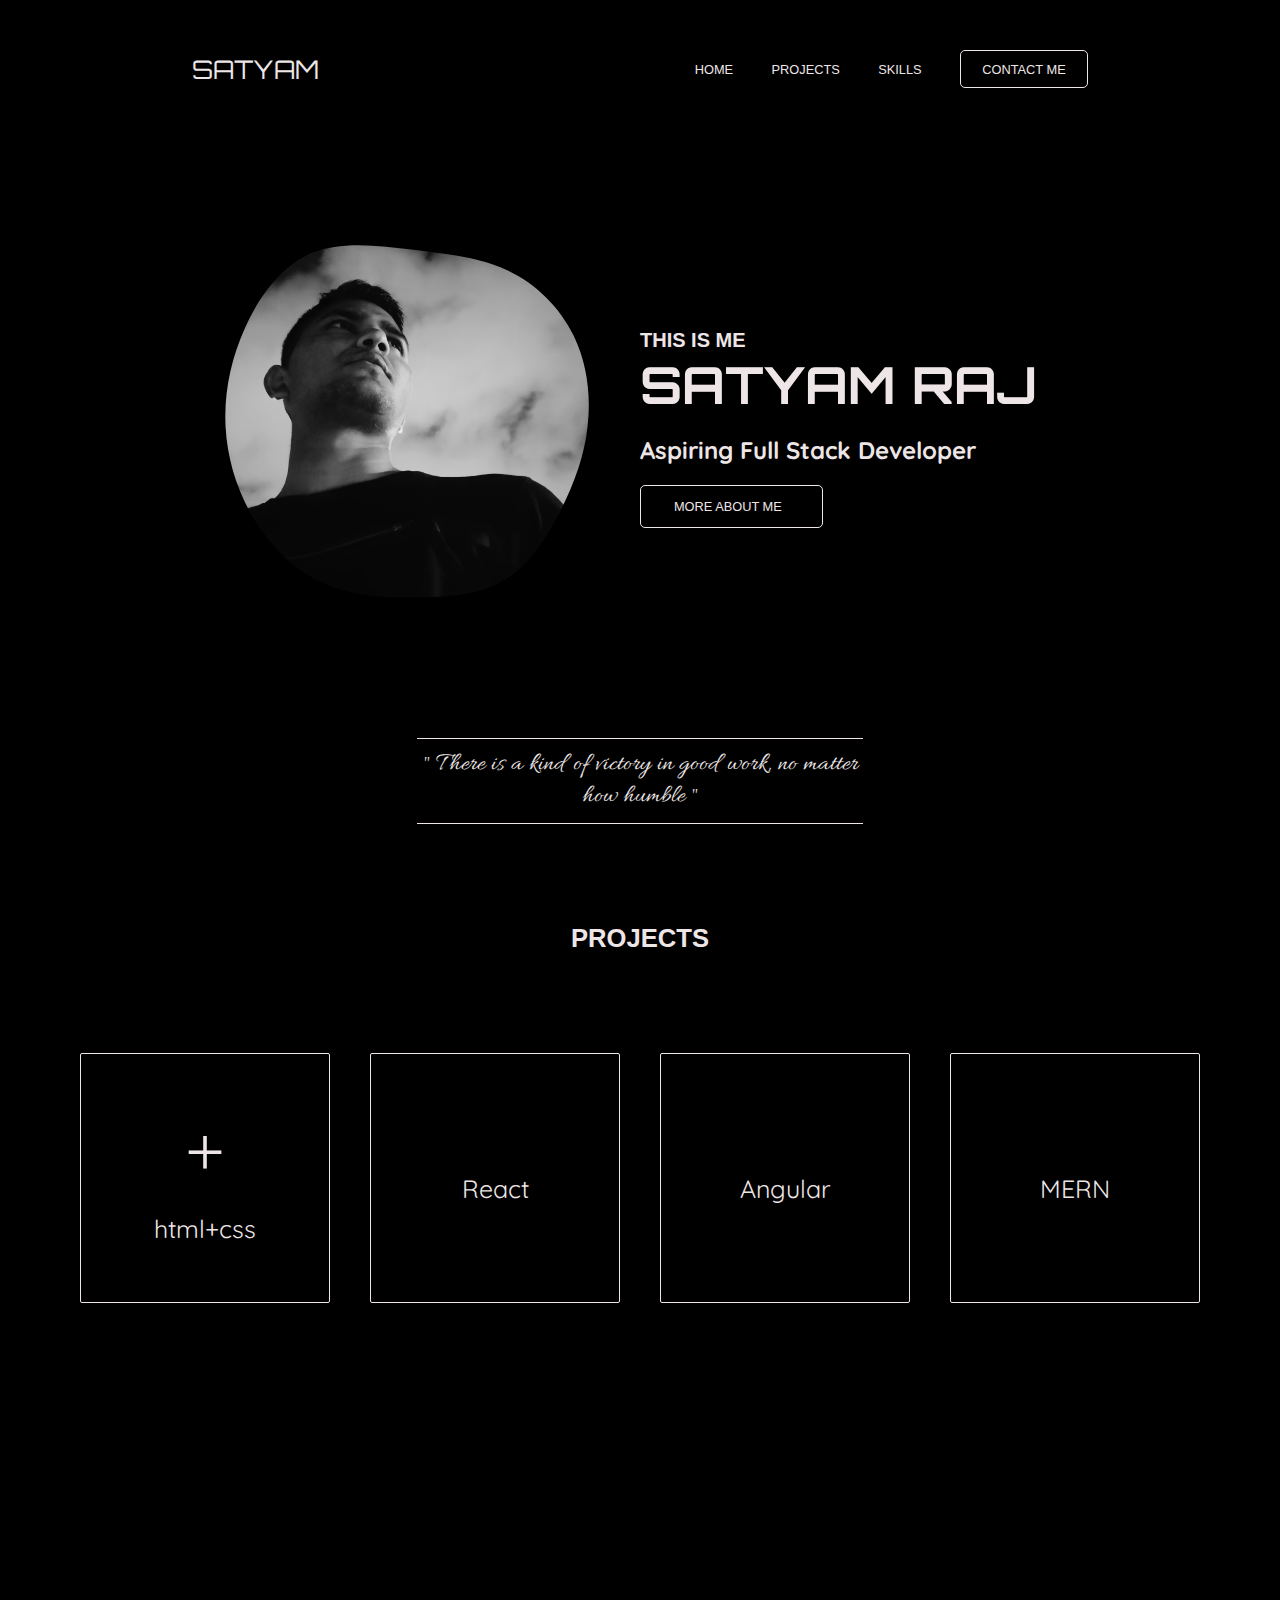
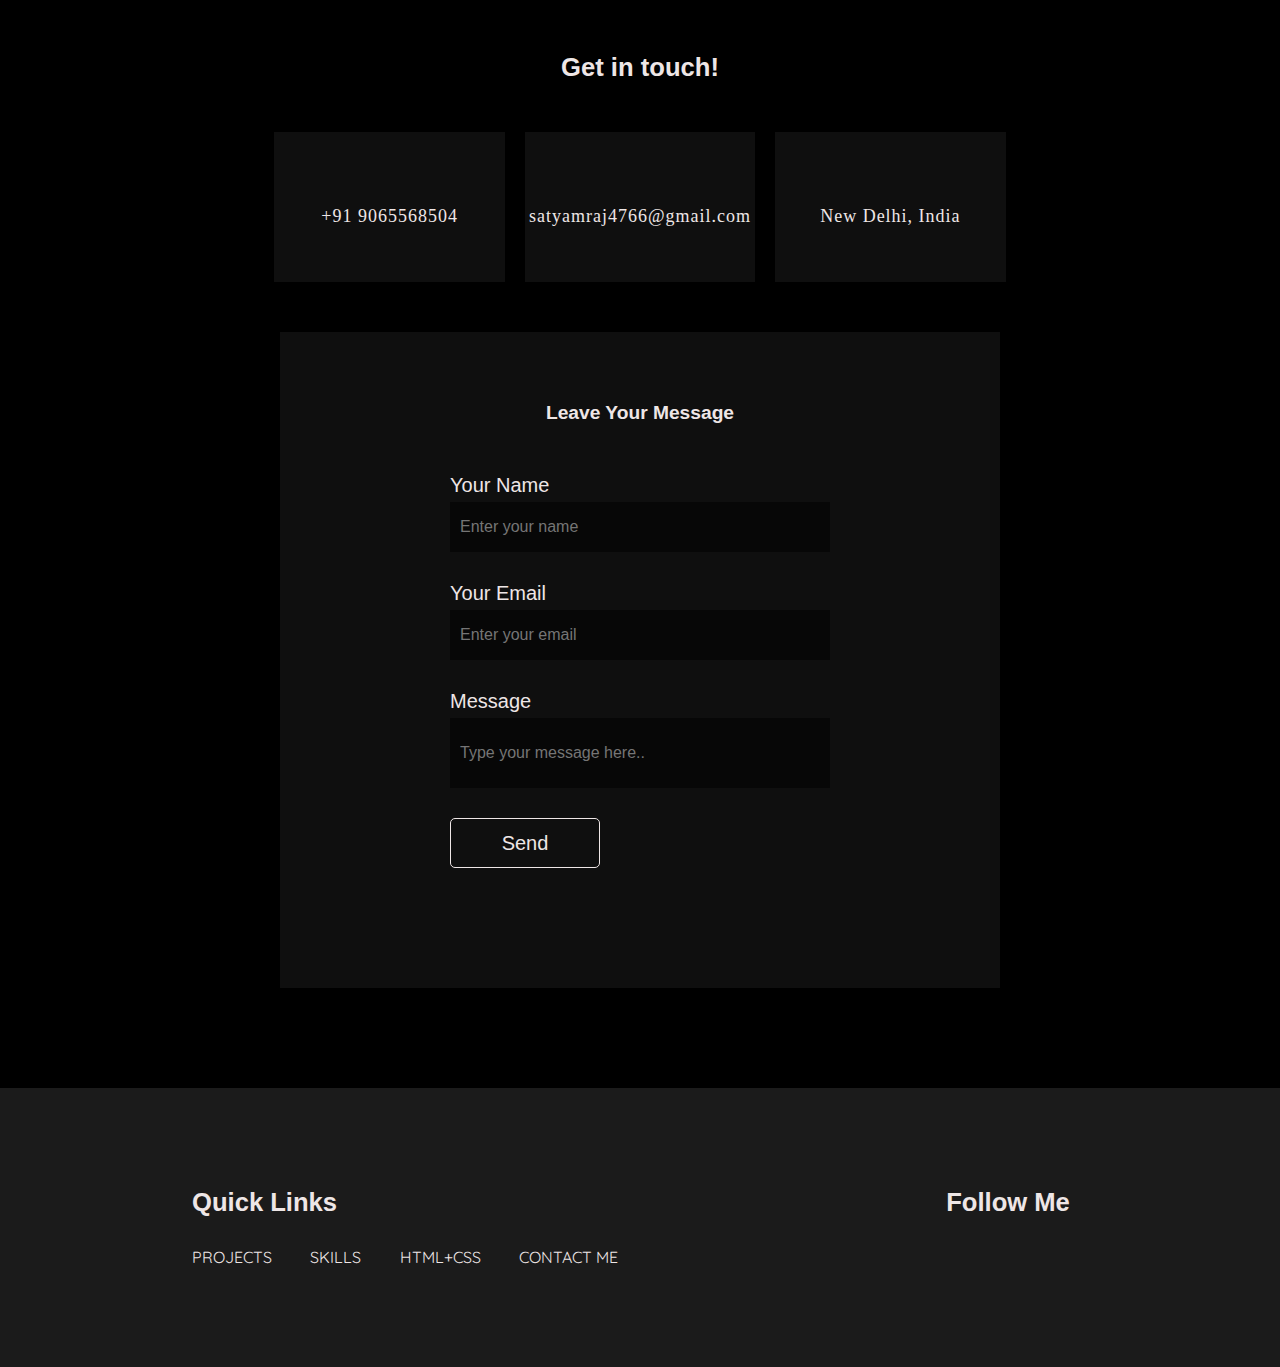
==== index.html @ 9d263d7e "pushing the code from local to github" ====
<!DOCTYPE html>
<html lang="en">
<head>
    <meta charset="UTF-8">
    <meta http-equiv="X-UA-Compatible" content="IE=edge">
    <meta name="viewport" content="width=device-width, initial-scale=1.0">
    <title>Document</title>
    <link rel="stylesheet" href="style.css">
    <script src="script.js"></script>
    <link rel="stylesheet" href="https://cdnjs.cloudflare.com/ajax/libs/font-awesome/6.1.2/css/all.min.css" integrity="sha512-1sCRPdkRXhBV2PBLUdRb4tMg1w2YPf37qatUFeS7zlBy7jJI8Lf4VHwWfZZfpXtYSLy85pkm9GaYVYMfw5BC1A==" crossorigin="anonymous" referrerpolicy="no-referrer" />
</head>
<body>
    <div class="container">
        <nav class="nav-bar">
            <div class="nav-name">SATYAM</div>
            <ul class="list-items">
                <a href="index.html"><li class="list-item">Home</li></a>
                <a href="#page-projects"><li class="list-item">Projects</li></a>
                <a href="#"><li class="list-item">Skills</li></a>
                <a href="#page-contact"><button class="contact-btn">CONTACT ME</button></a>
            </ul>
        </nav>
        <section class="hero">
            <div class="hero-left">
                <div class="profile-image">
                    <img src="/images/IMG_20220728_205719.jpg" alt="">
                </div>
            </div>
            <div class="hero-right">
                <h3>THIS IS ME</h3>
                <h1>SATYAM RAJ</h1>
                <h2>Aspiring Full Stack Developer</h2>
                <button class="more-about-me">MORE ABOUT ME&nbsp;&nbsp;<i class="fa-solid fa-arrow-right-long"></i></button>
            </div>
        </section>
        <section class="project-page" id="page-projects">
            <div class="project-page-top">
                <p>" There is a kind of victory in good work, no matter how humble "</p>
                <h1>PROJECTS</h1>
            </div>
            <div class="project-page-bottom">
                <div class="project-box" onclick="showHtmlProjects()" id="project-box-html">
                    <div class="icon"><i class="fa-brands fa-html5"></i>+<i class="fa-brands fa-css3-alt"></i></div>
                    <div class="project-title">html+css</div>
                </div>
                <div class="project-box">
                    <div class="icon"><i class="fa-brands fa-react"></i></div>
                    <div class="project-title">React</div>
                </div>
                <div class="project-box">
                    <div class="icon"><i class="fa-brands fa-angular"></i></div>
                    <div class="project-title">Angular</div>
                </div>
                <div class="project-box">
                    <div class="icon"><i class="fa-solid fa-laptop-code"></i></div>
                    <div class="project-title">MERN</div>
                </div>
            </div>
            <div class="all-projects">
                <div class="html-projects" id="htm-projects">
                    <div class="project">
                        <div class="caption"><img src="/images/html-projects/1.png" alt=""></div>
                        <div class="project-name">live class project 1</div>
                        <div class="project-btns"><a href="/html-css/live-class-project-01/index.html" target="_blank" class="source-btn">VIEW</a><a href="" target="_blank" class="link-btn">SOURCE CODE</a></div>
                    </div>
                    <div class="project">
                        <div class="caption"><img src="/images/html-projects/2.png" alt=""></div>
                        <div class="project-name">live class project 2</div>
                        <div class="project-btns"><a href="/html-css/live-class-project-2/index.html" target="_blank" class="source-btn">VIEW</a><a href="" target="_blank" class="link-btn">SOURCE CODE</a></div>
                    </div>
                    <div class="project">
                        <div class="caption"><img src="/images/html-projects/3.png" alt=""></div>
                        <div class="project-name">live class project 3</div>
                        <div class="project-btns"><a href="/html-css/live-class-project-3/index.html" target="_blank" class="source-btn">VIEW</a><a href="" target="_blank" class="link-btn">SOURCE CODE</a></div>
                    </div>
                    <div class="project">
                        <div class="caption"><img src="/images/html-projects/4.png" alt=""></div>
                        <div class="project-name">live class project 4</div>
                        <div class="project-btns"><a href="/html-css/live-class-project-04/index.html" target="_blank" class="source-btn">VIEW</a><a href="" target="_blank" class="link-btn">SOURCE CODE</a></div>
                    </div>
                    <div class="project">
                        <div class="caption"><img src="/images/html-projects/5.png" alt=""></div>
                        <div class="project-name">live class project 5</div>
                        <div class="project-btns"><a href="/html-css/live-class-project-5/index.html" target="_blank" class="source-btn">VIEW</a><a href="" target="_blank" class="link-btn">SOURCE CODE</a></div>
                    </div>
                    <div class="project">
                        <div class="caption"><img src="/images/html-projects/6.png" alt=""></div>
                        <div class="project-name">live class project 6</div>
                        <div class="project-btns"><a href="/html-css/live-class-project-6/index.html" target="_blank" class="source-btn">VIEW</a><a href="" target="_blank" class="link-btn">SOURCE CODE</a></div>
                    </div>
                    <div class="project">
                        <div class="caption"><img src="/images/html-projects/7.png" alt=""></div>
                        <div class="project-name">live class project 7</div>
                        <div class="project-btns"><a href="/html-css/live-class-project-7/index.html" target="_blank" class="source-btn">VIEW</a><a href="" target="_blank" class="link-btn">SOURCE CODE</a></div>
                    </div>
                    <div class="project">
                        <div class="caption"><img src="/images/html-projects/8.png" alt=""></div>
                        <div class="project-name">live class project 8</div>
                        <div class="project-btns"><a href="/html-css/live-class-project-8/index.html" target="_blank" class="source-btn">VIEW</a><a href="" target="_blank" class="link-btn">SOURCE CODE</a></div>
                    </div>
                    <div class="project">
                        <div class="caption"><img src="/images/html-projects/9.jpg" alt=""></div>
                        <div class="project-name">live class project 9</div>
                        <div class="project-btns"><a href="/html-css/live-class-project-9/index.html" target="_blank" class="source-btn">VIEW</a><a href="" target="_blank" class="link-btn">SOURCE CODE</a></div>
                    </div>
                    <div class="project">
                        <div class="caption"><img src="/images/html-projects/10.png" alt=""></div>
                        <div class="project-name">live class project 10</div>
                        <div class="project-btns"><a href="/html-css/live-class-project-10/index.html" target="_blank" class="source-btn">VIEW</a><a href="" target="_blank" class="link-btn">SOURCE CODE</a></div>
                    </div>
                    <div class="project">
                        <div class="caption"><img src="/images/html-projects/11.jpg" alt=""></div>
                        <div class="project-name">live class project 11</div>
                        <div class="project-btns"><a href="/html-css/live-class-project-11/index.html" target="_blank" class="source-btn">VIEW</a><a href="" target="_blank" class="link-btn">SOURCE CODE</a></div>
                    </div>
                    <div class="project">
                        <div class="caption"><img src="/images/html-projects/12.jpg" alt=""></div>
                        <div class="project-name">live class project 12</div>
                        <div class="project-btns"><a href="/html-css/live-class-project-12/index.html" target="_blank" class="source-btn">VIEW</a><a href="" target="_blank" class="link-btn">SOURCE CODE</a></div>
                    </div>
                    <div class="project">
                        <div class="caption"><img src="/images/html-projects/13.jpg" alt=""></div>
                        <div class="project-name">live class project 13</div>
                        <div class="project-btns"><a href="/html-css/live-class-project-13/index.html" target="_blank" class="source-btn">VIEW</a><a href="" target="_blank" class="link-btn">SOURCE CODE</a></div>
                    </div>
                    <div class="project">
                        <div class="caption"><img src="/images/html-projects/14.png" alt=""></div>
                        <div class="project-name">live class project 14</div>
                        <div class="project-btns"><a href="/html-css/live-class-project-14/index.html" target="_blank" class="source-btn">VIEW</a><a href="" target="_blank" class="link-btn">SOURCE CODE</a></div>
                    </div>
                    <div class="project">
                        <div class="caption"><img src="/images/html-projects/15.jpg" alt=""></div>
                        <div class="project-name">live class project 15</div>
                        <div class="project-btns"><a href="/html-css/live-class-project-15/index.html" target="_blank" class="source-btn">VIEW</a><a href="" target="_blank" class="link-btn">SOURCE CODE</a></div>
                    </div>
                </div>
                
            </div>
        </section>
        <section class="contact-page">
            <div class="contact-page-inner" id="page-contact">
                <h1>Get in touch!</h1>
                <div class="contact-box1">
                    <div class="contact-box number">
                        <i class="fa-solid fa-square-phone"></i><br>
                        <span>+91 9065568504</span>
                    </div>
                    <div class="contact-box email">
                        <i class="fa-solid fa-envelope"></i><br>
                        <span>satyamraj4766@gmail.com</span>
                    </div>
                    <div class="contact-box address">
                        <i class="fa-solid fa-location-dot"></i><br>
                        <span>New Delhi, India</span>
                    </div>
                </div>
                <div class="contact-box2">
                    <h1>Leave Your Message</h1>
                    <form action="#">
                        <label for="name">Your Name</label>
                        <input type="text" name="name" id="" placeholder="Enter your name">
                        <label for="email">Your Email</label>
                        <input type="email" name="email" id="" placeholder="Enter your email">
                        <label for="message">Message</label>
                        <input type="text" name="message" id="msg" placeholder="Type your message here..">
                        <button class="send-btn">Send</button>
                    </form>
                </div>
            </div>
        </section>
        <footer>
            <div class="footer-inner">
                <div class="footer-left">
                    <h2>Quick Links</h2>
                    <ul>
                        <li><a href="#page-projects">PROJECTS</a></li>
                        <li><a href="#page-skills">SKILLS</a></li>
                        <li><a href="#">HTML+CSS</a></li>
                        <li><a href="#page-contact">CONTACT ME</a></li>
                    </ul>
                </div>
                <div class="footer-right">
                    <h2>Follow Me</h2>
                    <div class="social-media-links">
                        <a href="https://www.instagram.com/satyam._66/" target="_blank" class="social-media"><i class="fa-brands fa-square-instagram"></i></a>
                        <a href="https://www.linkedin.com/in/satyam-raj-78034621b" target="_blank" class="social-media"><i class="fa-brands fa-linkedin"></i></a>
                        <a href="https://github.com/blackTiles" target="_blank" class="social-media"><i class="fa-brands fa-square-github"></i></a>
                        <a href="#" target="_blank" class="social-media"><i class="fa-brands fa-square-twitter"></i></a>
                    </div>
                </div>
            </div>        
        </footer>
    </div>
</body>
</html>
---- style.css ----
@import url('https://fonts.googleapis.com/css2?family=Alata&family=Allura&family=Orbitron&family=Tangerine&display=swap');
@import url('https://fonts.googleapis.com/css2?family=Quicksand:wght@300&display=swap');
:root{
    --color1:rgb(238, 230, 230);
    --color2:rgb(207, 190, 190);
    --color3:rgb(0, 0, 0);
    --font1:'Tangerine', cursive;
    --font2:'Alata', sans-serif;
    --font3:'Allura', cursive;
    --font4:'Orbitron', sans-serif;
    --font5:sans-serif;
    --font6:'Quicksand', sans-serif;
}
*{
    margin: 0;
    padding: 0;
    box-sizing: border-box; 
    color:var(--color1);
    transition:0.1s ease-in-out;
}
html{
    scroll-behavior: smooth;
}
body{
    background: var(--color3);
}


.container{
    width: 100%;
    display: flex;
    flex-direction: column;
}

.nav-bar{
    width: 70%;
    margin: 50px auto;
    display: flex;
    justify-content: space-between;
    align-items: center;
}
.nav-name{
    font-family: var(--font4);
    font-size: 2vw;
}
.list-items{
    display: flex;
    list-style: none;
    align-items: center;
    font-family: var(--font2);
}
.list-items li{
    margin-left: 3vw;
    font-size: 1vw;
    font-family: sans-serif;
    text-transform: uppercase;
    cursor: pointer;
}
.contact-btn{
    width: 10vw;
    height:3vw;
    font-size: 1vw;
    background: none;
    outline: none;
    border: none;
    border: .1px solid var(--color1);
    margin-left: 3vw;
    border-radius: 5px;
    cursor: pointer;
}

.hero{
    width: 70%;
    margin: 0px auto;
    display: flex;
    justify-content: space-between;
    align-items: center;
}
.hero-left{
    width: 50%;
}
.hero-right{
    width: 50%;
    display: flex;
    flex-direction: column;
    justify-content: center;
}
.hero-right h3{
    font-family: var(--font5);
    font-size:20px;
}
.hero-right h1{
    font-family: var(--font4);
    font-size: 4vw;
}
.hero-right h2{
    margin: 1.5vw 0px;
    font-family: var(--font6);
}
.hero-right button{
    width: 11vw;
    height:3.2vw;
    font-size: 1vw;
    background: none;
    outline: none;
    border: none;
    border: .1px solid var(--color1);
    border-radius: 5px;
    cursor: pointer;
    box-sizing: content-box;
    padding: 0px 20px;
}
button:hover{
    background: var(--color1);
    color: var(--color3); 
}


.profile-image{
    width: 100%;
    -webkit-mask-size: contain;
    -webkit-mask-position: center;
    -webkit-mask-repeat: no-repeat;
    -webkit-mask-image: url([data-uri]);
}
.profile-image img{
    width: 100%;
    object-fit: cover;
}

.project-page{
    width: 90%;
    margin: 0px auto;
    display: flex;
    flex-direction: column;
    justify-content: center;
    align-items: center;
    text-align: center;
}
.project-page-top h1{
    font-size:2vw;
    font-family: var(--font5);
    margin: 100px 0px 50px 0px;
}
.project-page-top p{
    font-size:2vw;
    font-family: var(--font3);
    margin: 20px auto;
    display: block;
    width: 80%;
    padding: 10px 0px;
    border-top: 1px solid var(--color1);
    border-bottom: 1px solid var(--color1);
}
.project-page-bottom{
    width: 100%;
    margin: 50px 0px;
    display: flex;
    justify-content: center;
    align-items: center;
    flex-wrap: wrap;
    gap: 40px;
}
.project-box{
    width: 250px;
    height: 250px;
    border: 1px solid var(--color1);
    padding: 20px;
    display: flex;
    flex-direction: column;
    justify-content: center;
    align-items: center;
    color: var(--color1);
    cursor: pointer;
    border-radius: 2px;
}

.project-box .icon{
    font-size: 70px;
    margin-bottom: 20px;
}
.project-box .project-title{
    font-size: 25px;
    font-family: var(--font6);
}
.project-box:hover{
    color: var(--color3);
    background: rgba(197, 192, 192, 0.397);
}

.all-projects{
    width: 70%;
    display: flex;
    justify-content: center;
    align-items: center;
    margin: 100px auto;
}
@media screen and (max-width:1670px){
    .all-projects{
        width: 90%;
    }
}
@media screen and (max-width:1275px){
    .all-projects{
        width: 100%;
    }
}
.html-projects{
    width: 100%;
    display: none;
    justify-content: center;
    align-items: center;
    flex-wrap: wrap;
    gap: 30px;
    margin: 0px auto;
}
.project{
    width: 320px;
    height: 320px;
    background: rgb(27, 27, 27);
    cursor: pointer;
    transition: 0s;
}
.project .caption{
    position: relative;
    height: 200px;
}
.project .caption::before{
    content: '';
    position: absolute;
    top: 0;
    left: 0;
    width: 100%;
    height: 100%;
    background: rgba(122, 118, 118, 0);
}
.project .caption img{
    width: 100%;
    height: 200px;
    filter: url("data:image/svg+xml;utf8,<svg xmlns='http://www.w3.org/2000/svg'><filter id='grayscale'><feColorMatrix type='matrix' values='0.3333 0.3333 0.3333 0 0 0.3333 0.3333 0.3333 0 0 0.3333 0.3333 0.3333 0 0 0 0 0 1 0'/></filter></svg>#grayscale");
    
    filter: gray;
    -webkit-filter: grayscale(100%);
    /* object-fit: cover; */
}
.project .caption img:hover{
    filter: none;
    -webkit-filter: grayscale(0%);
}
.project .project-name{
    padding: 30px 10px;
    text-align: left;
    font-family: var(--font5);
    text-transform: capitalize;
}
.prject-btns{
    width: 100%;
    text-align: left;
    padding: 0px 20px 10px 20px;
}
.source-btn{
    margin-right: 30px;
    text-decoration: none;
    padding: 10px 30px;
    border: .5px solid var(--color1);
    border-radius: 5px;
}
.link-btn{
    background: var(--color1);
    text-decoration: none;
    padding: 10px 30px;
    color: var(--color3);
    border-radius: 5px;
}

.contact-page{
    width: 90%;
    margin: 100px auto;
}
.contact-page-inner{
    text-align: center;
}
.contact-page-inner h1{
    font-size:2vw;
    font-family: var(--font5);
    color: var(--color1);
}
.contact-box1{
    margin: 50px 0px;
    display: flex;
    flex-wrap: wrap;
    justify-content:center;
    align-items: center;
    gap: 20px;
    width: 100%;
    /* background: red; */
}
.contact-box{
    width: 20%;
    height: 150px;
    background: rgb(15, 15, 15);
    padding: 20px;
    display: flex;
    flex-direction: column;
    justify-content:center;
    align-items: center;
}
.contact-box i{
    font-size: 70px;
}
.contact-box span{
    font-size: 18px;
    letter-spacing: 1px;
}
.contact-box2{
    width: 62.5%;
    margin: 0px auto;
    background: rgb(15, 15, 15);
    padding: 20px;
}
.contact-box2 h1{
    font-size: 1.5vw;
    margin:50px 0px;
}
.contact-box2 form{
    display: flex;
    flex-direction: column;
    width: 100%;
    padding: 0px 50px;
    text-align: left;
    
    padding: 0px 150px;
    padding-bottom: 100px;
}
.contact-box2 form label{
    margin-bottom:5px;
    font-size: 20px;
    font-family: var(--font5);
}
.contact-box2 form input{
    margin-bottom: 30px;
    height: 50px;
    outline: none;
    border: none;
    background: rgba(0, 0, 0, 0.521);
    color: var(--color1);
    font-size: 16px;
    padding: 2px 10px;
}
.contact-box2 form #msg{
    margin-bottom: 30px;
    height: 70px;
}
.contact-box2 form button{
    width: 150px;
    height: 50px;
    outline: none;
    border: 1px solid var(--color1);
    color: var(--color3);
    border-radius:5px;
    background: none;
    color: var(--color1);
    font-size: 20px;
    cursor: pointer;
}
.contact-box2 form button:hover{
    background: var(--color1);
    color: var(--color3);
}







footer{
    background: rgb(27, 27, 27);
    width:100%;
}
.footer-inner{
    width: 70%;
    display: flex;
    justify-content: space-between;
    margin: 100px auto;
}
.footer-inner h2{
    font-size: 2vw;
    font-family: var(--font5);
    margin-bottom: 30px;
}
.footer-left ul{
    list-style: none;
    display: flex;
}
.footer-left ul li{
    font-size:16px;
    font-family: var(--font6);
    margin-right: 3vw;

}
.footer-right h2{
    text-align: center;
}
.social-media-links{
    display: flex;
}
.social-media{
    margin:0px 20px;
    font-size: 50px;
}
.social-media i{
    color: rgb(49, 51, 53);
}
.social-media i:hover{
    color: rgb(229, 233, 236);
}
a{
    text-decoration: none;
}
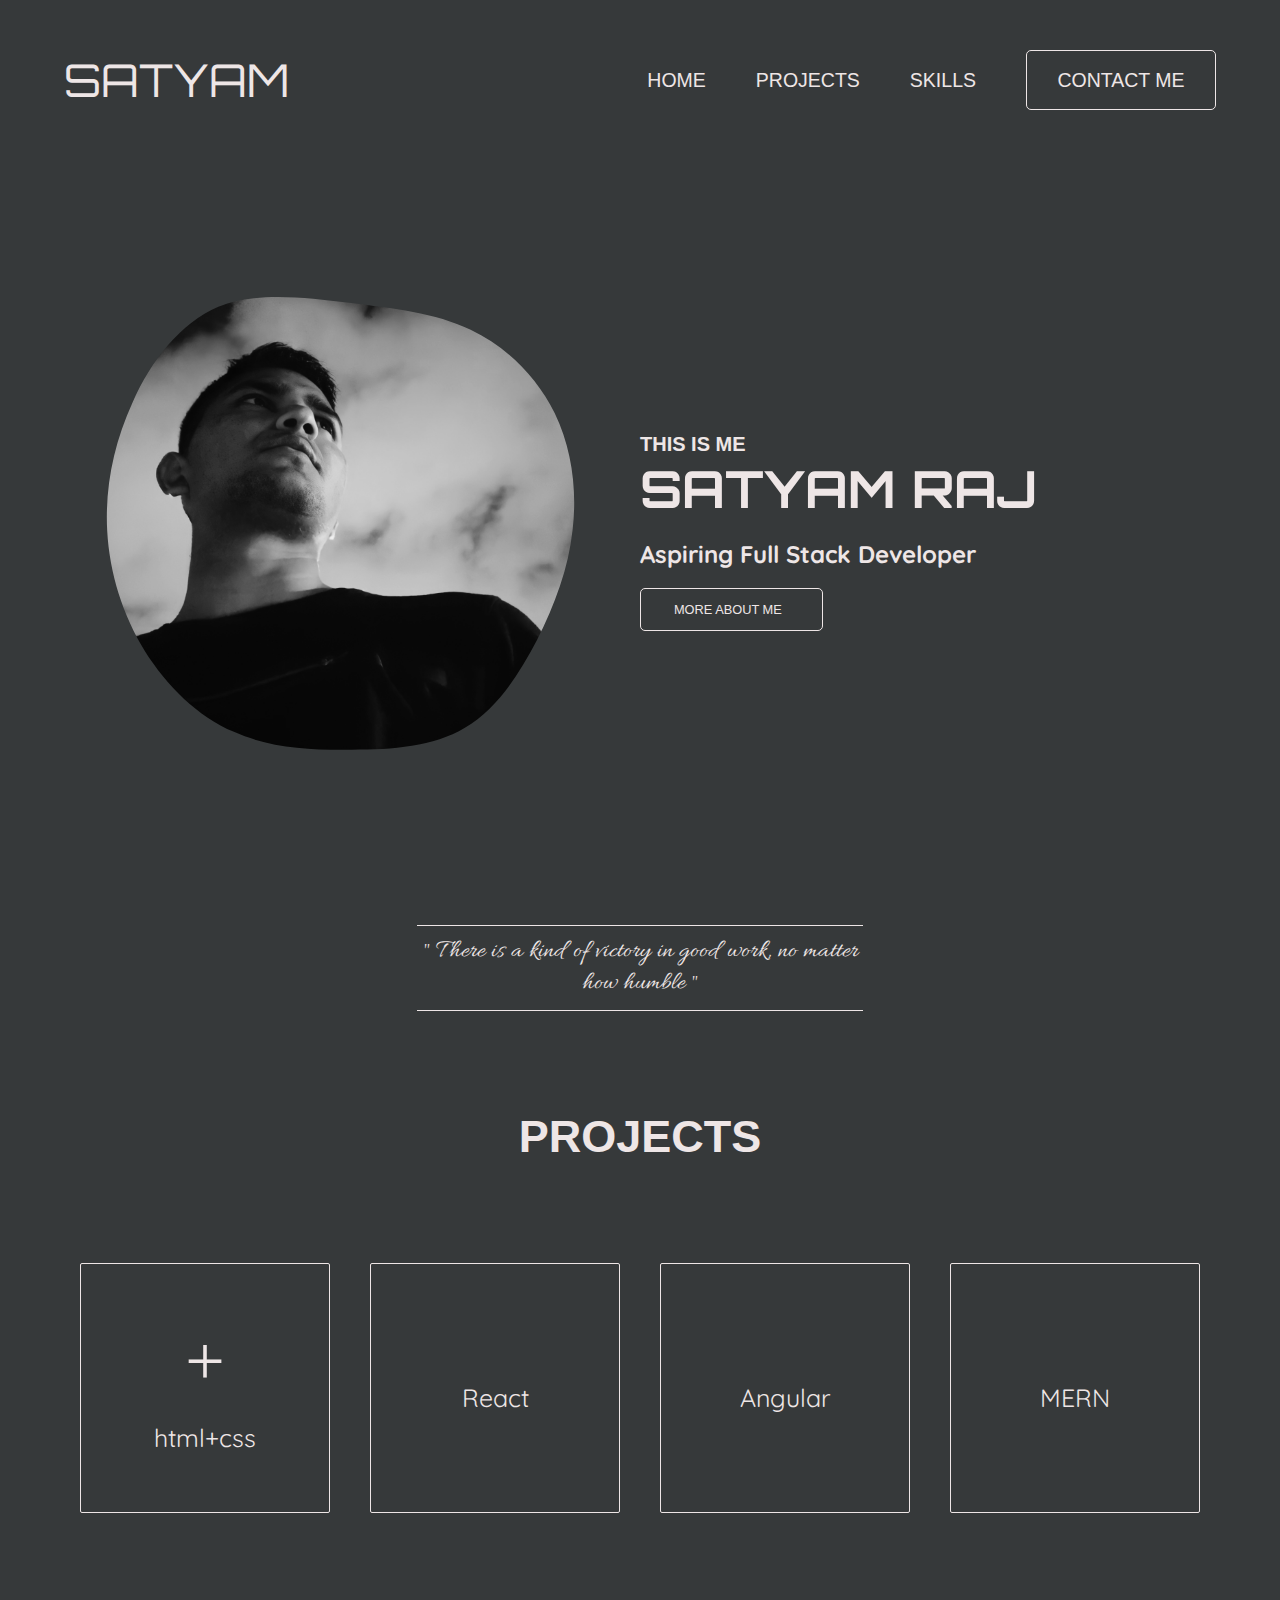
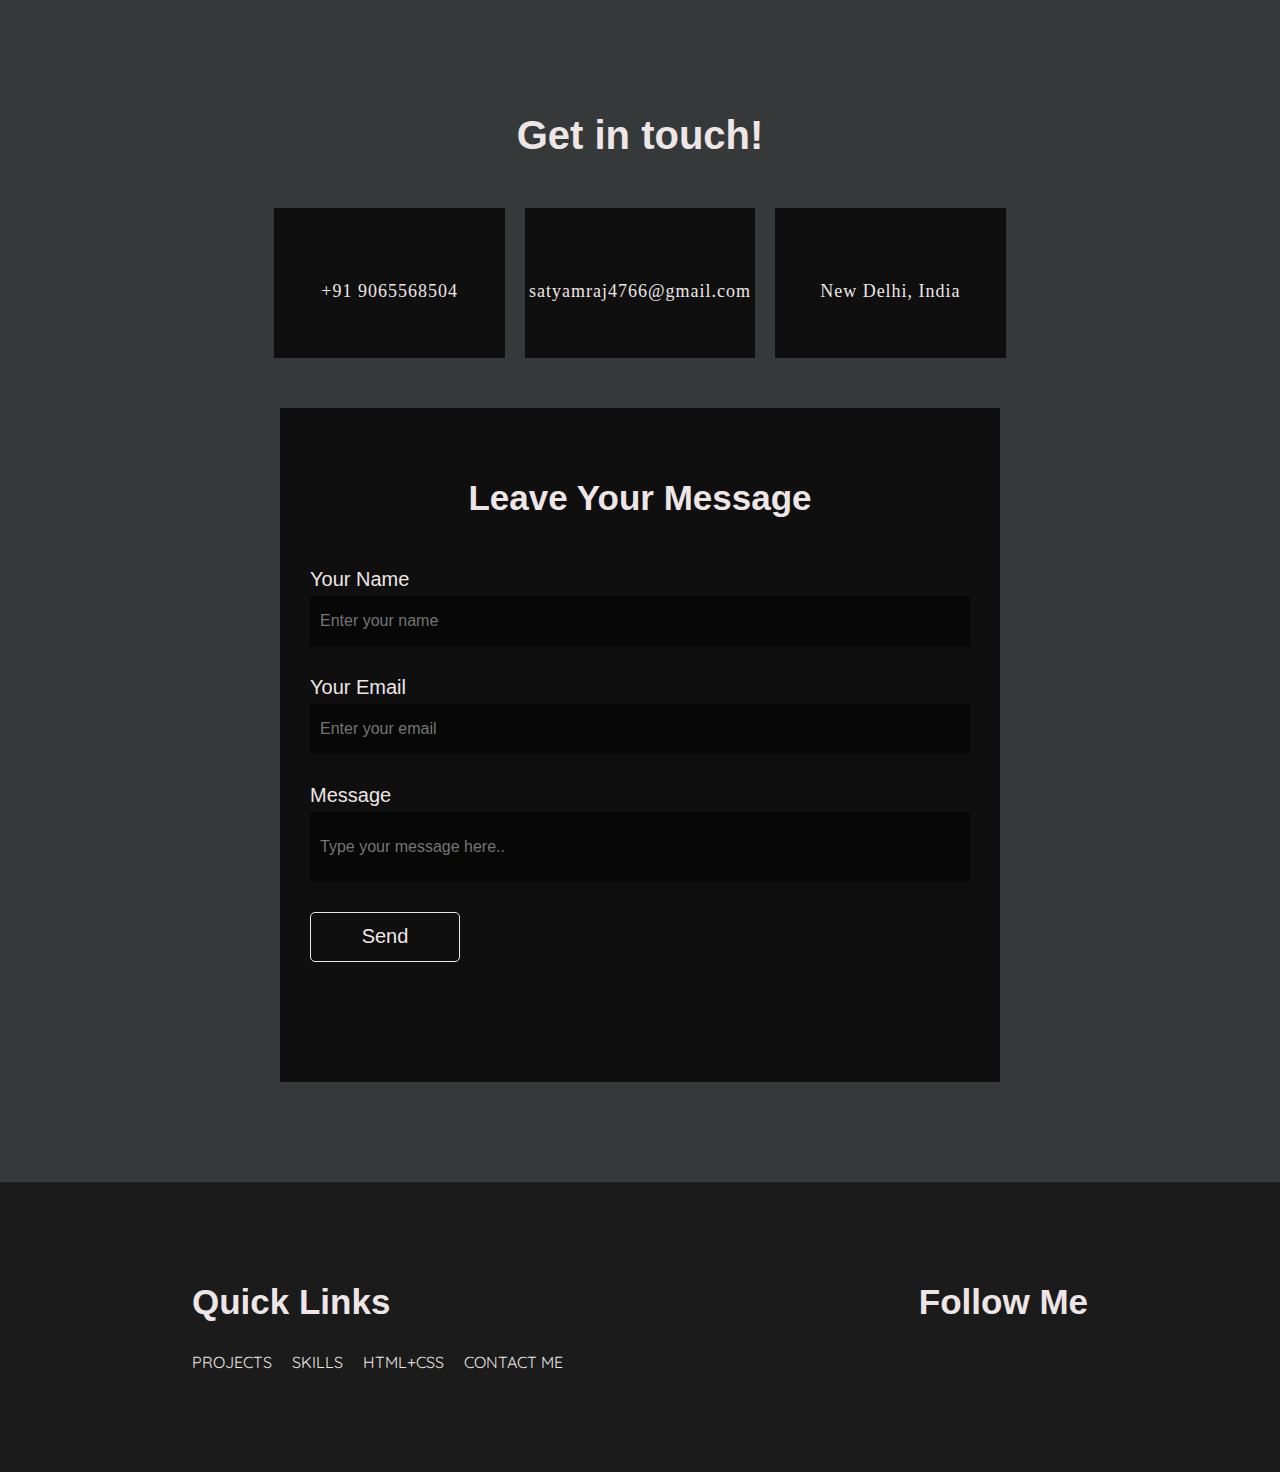
==== commit cfca93ce: "responsive" ====
--- a/index.html
+++ b/index.html
@@ -4,9 +4,8 @@
     <meta charset="UTF-8">
     <meta http-equiv="X-UA-Compatible" content="IE=edge">
     <meta name="viewport" content="width=device-width, initial-scale=1.0">
-    <title>Document</title>
+    <title>Satyam Raj</title>
     <link rel="stylesheet" href="style.css">
-    <script src="script.js"></script>
     <link rel="stylesheet" href="https://cdnjs.cloudflare.com/ajax/libs/font-awesome/6.1.2/css/all.min.css" integrity="sha512-1sCRPdkRXhBV2PBLUdRb4tMg1w2YPf37qatUFeS7zlBy7jJI8Lf4VHwWfZZfpXtYSLy85pkm9GaYVYMfw5BC1A==" crossorigin="anonymous" referrerpolicy="no-referrer" />
 </head>
 <body>
@@ -14,11 +13,15 @@
         <nav class="nav-bar">
             <div class="nav-name">SATYAM</div>
             <ul class="list-items">
+                <li class="close-btn" onclick="closeNav()" style="font-size: 35px;">&times;</li>
                 <a href="index.html"><li class="list-item">Home</li></a>
                 <a href="#page-projects"><li class="list-item">Projects</li></a>
                 <a href="#"><li class="list-item">Skills</li></a>
                 <a href="#page-contact"><button class="contact-btn">CONTACT ME</button></a>
             </ul>
+            <div class="hamburger">
+                <span onclick="openNav()" style="font-size: 35px;">&#9776;</span>
+            </div>
         </nav>
         <section class="hero">
             <div class="hero-left">
@@ -39,10 +42,11 @@
                 <h1>PROJECTS</h1>
             </div>
             <div class="project-page-bottom">
-                <div class="project-box" onclick="showHtmlProjects()" id="project-box-html">
+                <a href="html-css.html"><div class="project-box" id="project-box-html">
                     <div class="icon"><i class="fa-brands fa-html5"></i>+<i class="fa-brands fa-css3-alt"></i></div>
                     <div class="project-title">html+css</div>
                 </div>
+            </a>
                 <div class="project-box">
                     <div class="icon"><i class="fa-brands fa-react"></i></div>
                     <div class="project-title">React</div>
@@ -56,86 +60,8 @@
                     <div class="project-title">MERN</div>
                 </div>
             </div>
-            <div class="all-projects">
-                <div class="html-projects" id="htm-projects">
-                    <div class="project">
-                        <div class="caption"><img src="/images/html-projects/1.png" alt=""></div>
-                        <div class="project-name">live class project 1</div>
-                        <div class="project-btns"><a href="/html-css/live-class-project-01/index.html" target="_blank" class="source-btn">VIEW</a><a href="" target="_blank" class="link-btn">SOURCE CODE</a></div>
-                    </div>
-                    <div class="project">
-                        <div class="caption"><img src="/images/html-projects/2.png" alt=""></div>
-                        <div class="project-name">live class project 2</div>
-                        <div class="project-btns"><a href="/html-css/live-class-project-2/index.html" target="_blank" class="source-btn">VIEW</a><a href="" target="_blank" class="link-btn">SOURCE CODE</a></div>
-                    </div>
-                    <div class="project">
-                        <div class="caption"><img src="/images/html-projects/3.png" alt=""></div>
-                        <div class="project-name">live class project 3</div>
-                        <div class="project-btns"><a href="/html-css/live-class-project-3/index.html" target="_blank" class="source-btn">VIEW</a><a href="" target="_blank" class="link-btn">SOURCE CODE</a></div>
-                    </div>
-                    <div class="project">
-                        <div class="caption"><img src="/images/html-projects/4.png" alt=""></div>
-                        <div class="project-name">live class project 4</div>
-                        <div class="project-btns"><a href="/html-css/live-class-project-04/index.html" target="_blank" class="source-btn">VIEW</a><a href="" target="_blank" class="link-btn">SOURCE CODE</a></div>
-                    </div>
-                    <div class="project">
-                        <div class="caption"><img src="/images/html-projects/5.png" alt=""></div>
-                        <div class="project-name">live class project 5</div>
-                        <div class="project-btns"><a href="/html-css/live-class-project-5/index.html" target="_blank" class="source-btn">VIEW</a><a href="" target="_blank" class="link-btn">SOURCE CODE</a></div>
-                    </div>
-                    <div class="project">
-                        <div class="caption"><img src="/images/html-projects/6.png" alt=""></div>
-                        <div class="project-name">live class project 6</div>
-                        <div class="project-btns"><a href="/html-css/live-class-project-6/index.html" target="_blank" class="source-btn">VIEW</a><a href="" target="_blank" class="link-btn">SOURCE CODE</a></div>
-                    </div>
-                    <div class="project">
-                        <div class="caption"><img src="/images/html-projects/7.png" alt=""></div>
-                        <div class="project-name">live class project 7</div>
-                        <div class="project-btns"><a href="/html-css/live-class-project-7/index.html" target="_blank" class="source-btn">VIEW</a><a href="" target="_blank" class="link-btn">SOURCE CODE</a></div>
-                    </div>
-                    <div class="project">
-                        <div class="caption"><img src="/images/html-projects/8.png" alt=""></div>
-                        <div class="project-name">live class project 8</div>
-                        <div class="project-btns"><a href="/html-css/live-class-project-8/index.html" target="_blank" class="source-btn">VIEW</a><a href="" target="_blank" class="link-btn">SOURCE CODE</a></div>
-                    </div>
-                    <div class="project">
-                        <div class="caption"><img src="/images/html-projects/9.jpg" alt=""></div>
-                        <div class="project-name">live class project 9</div>
-                        <div class="project-btns"><a href="/html-css/live-class-project-9/index.html" target="_blank" class="source-btn">VIEW</a><a href="" target="_blank" class="link-btn">SOURCE CODE</a></div>
-                    </div>
-                    <div class="project">
-                        <div class="caption"><img src="/images/html-projects/10.png" alt=""></div>
-                        <div class="project-name">live class project 10</div>
-                        <div class="project-btns"><a href="/html-css/live-class-project-10/index.html" target="_blank" class="source-btn">VIEW</a><a href="" target="_blank" class="link-btn">SOURCE CODE</a></div>
-                    </div>
-                    <div class="project">
-                        <div class="caption"><img src="/images/html-projects/11.jpg" alt=""></div>
-                        <div class="project-name">live class project 11</div>
-                        <div class="project-btns"><a href="/html-css/live-class-project-11/index.html" target="_blank" class="source-btn">VIEW</a><a href="" target="_blank" class="link-btn">SOURCE CODE</a></div>
-                    </div>
-                    <div class="project">
-                        <div class="caption"><img src="/images/html-projects/12.jpg" alt=""></div>
-                        <div class="project-name">live class project 12</div>
-                        <div class="project-btns"><a href="/html-css/live-class-project-12/index.html" target="_blank" class="source-btn">VIEW</a><a href="" target="_blank" class="link-btn">SOURCE CODE</a></div>
-                    </div>
-                    <div class="project">
-                        <div class="caption"><img src="/images/html-projects/13.jpg" alt=""></div>
-                        <div class="project-name">live class project 13</div>
-                        <div class="project-btns"><a href="/html-css/live-class-project-13/index.html" target="_blank" class="source-btn">VIEW</a><a href="" target="_blank" class="link-btn">SOURCE CODE</a></div>
-                    </div>
-                    <div class="project">
-                        <div class="caption"><img src="/images/html-projects/14.png" alt=""></div>
-                        <div class="project-name">live class project 14</div>
-                        <div class="project-btns"><a href="/html-css/live-class-project-14/index.html" target="_blank" class="source-btn">VIEW</a><a href="" target="_blank" class="link-btn">SOURCE CODE</a></div>
-                    </div>
-                    <div class="project">
-                        <div class="caption"><img src="/images/html-projects/15.jpg" alt=""></div>
-                        <div class="project-name">live class project 15</div>
-                        <div class="project-btns"><a href="/html-css/live-class-project-15/index.html" target="_blank" class="source-btn">VIEW</a><a href="" target="_blank" class="link-btn">SOURCE CODE</a></div>
-                    </div>
-                </div>
-                
-            </div>
+            
+            
         </section>
         <section class="contact-page">
             <div class="contact-page-inner" id="page-contact">
@@ -191,6 +117,15 @@
             </div>        
         </footer>
     </div>
+    <script>
+        function openNav() {
+          document.querySelector(".list-items").style.width = "250px";
+        }
+        
+        function closeNav() {
+          document.querySelector(".list-items").style.width = "0";
+        }
+    </script>
 </body>
 </html>
 
--- a/style.css
+++ b/style.css
@@ -22,7 +22,7 @@
     scroll-behavior: smooth;
 }
 body{
-    background: var(--color3);
+    background: #36393a;
 }
 
 
@@ -41,33 +41,52 @@
 }
 .nav-name{
     font-family: var(--font4);
-    font-size: 2vw;
+    font-size: 45px;
 }
 .list-items{
     display: flex;
     list-style: none;
     align-items: center;
+    justify-content: flex-end;
+    position: relative;
+    flex-grow: 1;
     font-family: var(--font2);
+    gap: 50px;
 }
 .list-items li{
-    margin-left: 3vw;
-    font-size: 1vw;
+    /* margin-left: 3vw; */
+    font-size: 19.5px;
     font-family: sans-serif;
     text-transform: uppercase;
     cursor: pointer;
 }
 .contact-btn{
-    width: 10vw;
-    height:3vw;
-    font-size: 1vw;
+    width: 190px;
+    height:60px;
+    font-size: 19.5px;
     background: none;
     outline: none;
     border: none;
     border: .1px solid var(--color1);
-    margin-left: 3vw;
+    /* margin-left: 3vw; */
     border-radius: 5px;
     cursor: pointer;
 }
+/* nav mobile  */
+.hamburger{
+    color: var(--color1);
+    display: none;
+  }
+  .hamburger span{
+    cursor:pointer;
+    font-size: 35px;
+  }
+  .close-btn{
+    display: none;
+    cursor:pointer;
+  }
+
+
 
 .hero{
     width: 70%;
@@ -138,7 +157,7 @@
     text-align: center;
 }
 .project-page-top h1{
-    font-size:2vw;
+    font-size:45px;
     font-family: var(--font5);
     margin: 100px 0px 50px 0px;
 }
@@ -207,7 +226,7 @@
 }
 .html-projects{
     width: 100%;
-    display: none;
+    display: flex;
     justify-content: center;
     align-items: center;
     flex-wrap: wrap;
@@ -275,13 +294,13 @@
 
 .contact-page{
     width: 90%;
-    margin: 100px auto;
+    margin: 150px auto 100px auto;
 }
 .contact-page-inner{
     text-align: center;
 }
 .contact-page-inner h1{
-    font-size:2vw;
+    font-size:40px;
     font-family: var(--font5);
     color: var(--color1);
 }
@@ -319,7 +338,7 @@
     padding: 20px;
 }
 .contact-box2 h1{
-    font-size: 1.5vw;
+    font-size: 35px;
     margin:50px 0px;
 }
 .contact-box2 form{
@@ -382,21 +401,22 @@
     width: 70%;
     display: flex;
     justify-content: space-between;
+    flex-wrap: wrap;
     margin: 100px auto;
 }
 .footer-inner h2{
-    font-size: 2vw;
+    font-size: 35px;
     font-family: var(--font5);
     margin-bottom: 30px;
 }
 .footer-left ul{
     list-style: none;
     display: flex;
+    gap: 20px;
 }
 .footer-left ul li{
     font-size:16px;
     font-family: var(--font6);
-    margin-right: 3vw;
 
 }
 .footer-right h2{
@@ -404,9 +424,9 @@
 }
 .social-media-links{
     display: flex;
+    gap: 30px;
 }
 .social-media{
-    margin:0px 20px;
     font-size: 50px;
 }
 .social-media i{
@@ -417,4 +437,253 @@
 }
 a{
     text-decoration: none;
+}
+
+/* html css page  */
+.main-header{
+    color: var(--color1);
+    font-family: var(--font4);
+    text-align: center;
+    font-size: 3vw;
+    letter-spacing: 5px;
+    word-spacing:10px;
+    margin: 100px auto 0px auto;
+    border-bottom: 1px solid rgb(0, 0, 0);
+    width: fit-content;
+}
+
+
+
+/* resoponsive  styles */
+@media (max-width:1400px){
+    .nav-bar{
+        width: 90%;
+        margin: 50px auto;
+    }
+    .hero{
+        width: 90%;
+        margin: 0px auto;
+        display: flex;
+        justify-content: space-between;
+        align-items: center;
+    }
+    .contact-box2 form{
+        display: flex;
+        flex-direction: column;
+        width: 100%;
+        padding: 0px 50px;
+        text-align: left;
+        
+        padding: 0px 10px;
+        padding-bottom: 100px;
+    }
+}
+
+@media (max-width:1100px){
+    .hamburger{
+        display: inline-block;
+    }
+    nav .list-items{
+        height: 100%;
+        width: 0;
+        position: fixed;
+        z-index: 1;
+        top: 0;
+        right: 0;
+        background-color: rgba(0, 0, 0, 0.87);
+        overflow-x: hidden;
+        transition: 0.5s;
+        padding-top: 70px;
+        display: flex;
+        flex-direction: column;
+        justify-content: flex-start;
+        align-items: center;
+        gap: 40px;
+    }
+    .close-btn{
+        display: inline-block;
+        position: absolute;
+        right: 25px;
+        top: 60px;
+        /* font-size: 35px; */
+    }
+    .nav-name{
+        font-family: var(--font4);
+        font-size: 35px;
+    }
+    .hero-right h3{
+        font-family: var(--font5);
+        font-size:20px;
+    }
+    .hero-right h1{
+        font-family: var(--font4);
+        font-size: 45px;
+    }
+    .hero-right h2{
+        margin: 1.5vw 0px;
+        font-family: var(--font6);
+    }
+    .hero-right button{
+        width: 190px;
+        height:45px;
+        font-size: 16px;
+        background: none;
+        outline: none;
+        border: none;
+        border: .1px solid var(--color1);
+        border-radius: 5px;
+        cursor: pointer;
+        box-sizing: content-box;
+        padding: 0px 20px;
+    }
+    .project-page-top p{
+        font-size:25px;
+        width: 80%
+    }
+    .contact-page{
+        width: 95%;
+        margin: 150px auto 100px auto;
+    }
+    .contact-box{
+        width: 31%;
+        height: 150px;
+        background: rgb(15, 15, 15);
+        padding: 20px;
+        display: flex;
+        flex-direction: column;
+        justify-content:center;
+        align-items: center;
+    }
+    .contact-box span{
+        font-size: 15px;
+        letter-spacing: 1px;
+    }
+    .footer-inner{
+        width: 90%;
+        display: flex;
+        justify-content: space-between;
+        align-items: center;
+        flex-wrap: wrap;
+        gap: 50px;
+        margin: 100px auto;
+        text-align: center;
+    }
+    
+}
+
+@media (max-width:800px){
+    .nav-bar{
+        width: 90%;
+        margin: 15px auto;
+    }
+    .hero{
+        width: 95%;
+        margin: 0px auto;
+        display: flex;
+        flex-direction: column;
+        justify-content: space-between;
+        align-items: center;
+
+    }
+    .hero-left{
+        width: 100%;
+    }
+    .hero-right{
+        width: 100%;
+        display: flex;
+        flex-direction: column;
+        justify-content: center;
+        align-items: center;
+        text-align: center;
+        transform:translateY(-50px);
+    }
+    .hero-right h3{
+        font-family: var(--font5);
+        font-size:16px;
+    }
+    .hero-right h1{
+        font-family: var(--font4);
+        font-size: 30px;
+    }
+    .hero-right h2{
+        margin: 0px 0px 30px 0px;
+        font-family: var(--font6);
+        font-weight: lighter;
+    }
+    .hero-right button{
+        width: 190px;
+        height:45px;
+        font-size: 16px;
+        background: none;
+        outline: none;
+        border: none;
+        border: .1px solid var(--color1);
+        border-radius: 5px;
+        cursor: pointer;
+        box-sizing: content-box;
+        padding: 0px 20px;
+    }
+    .project-page-top p{
+        font-size:25px;
+        width: 100%
+    }
+    .project-page{
+        width: 90%;
+        margin: 100px auto;
+    }
+    .project-page-top h1{
+        font-size:30px;
+        font-family: var(--font5);
+        margin: 100px 0px 10px 0px;
+    }
+    .contact-box2 form{
+        display: flex;
+        flex-direction: column;
+        width: 100%;
+        padding: 0px 50px;
+        text-align: left;
+        
+        padding: 0px 0px;
+        padding-bottom: 50px;
+    }
+    .contact-box2{
+        width: 100%;
+        padding: 20px 10px;
+    }
+    .contact-page-inner h1{
+        font-size:30px;
+        font-family: var(--font5);
+        color: var(--color1);
+    }
+    .contact-box2 h1{
+        font-size: 22px;
+        margin:50px 0px;
+    }
+    .contact-box{
+        width: 250px;
+        height: 150px;
+        background: rgb(15, 15, 15);
+        padding: 20px;
+        display: flex;
+        flex-direction: column;
+        justify-content:center;
+        align-items: center;
+    }
+    .footer-left{
+        margin: 0px auto;
+    }
+    .footer-right{
+        margin: 0px auto;
+    }
+    .main-header{
+        color: var(--color1);
+        font-family: var(--font4);
+        text-align: center;
+        font-size: 25px;
+        letter-spacing: 5px;
+        word-spacing:10px;
+        margin: 100px auto 0px auto;
+        border-bottom: 1px solid rgb(0, 0, 0);
+        width: fit-content;
+    }
 }